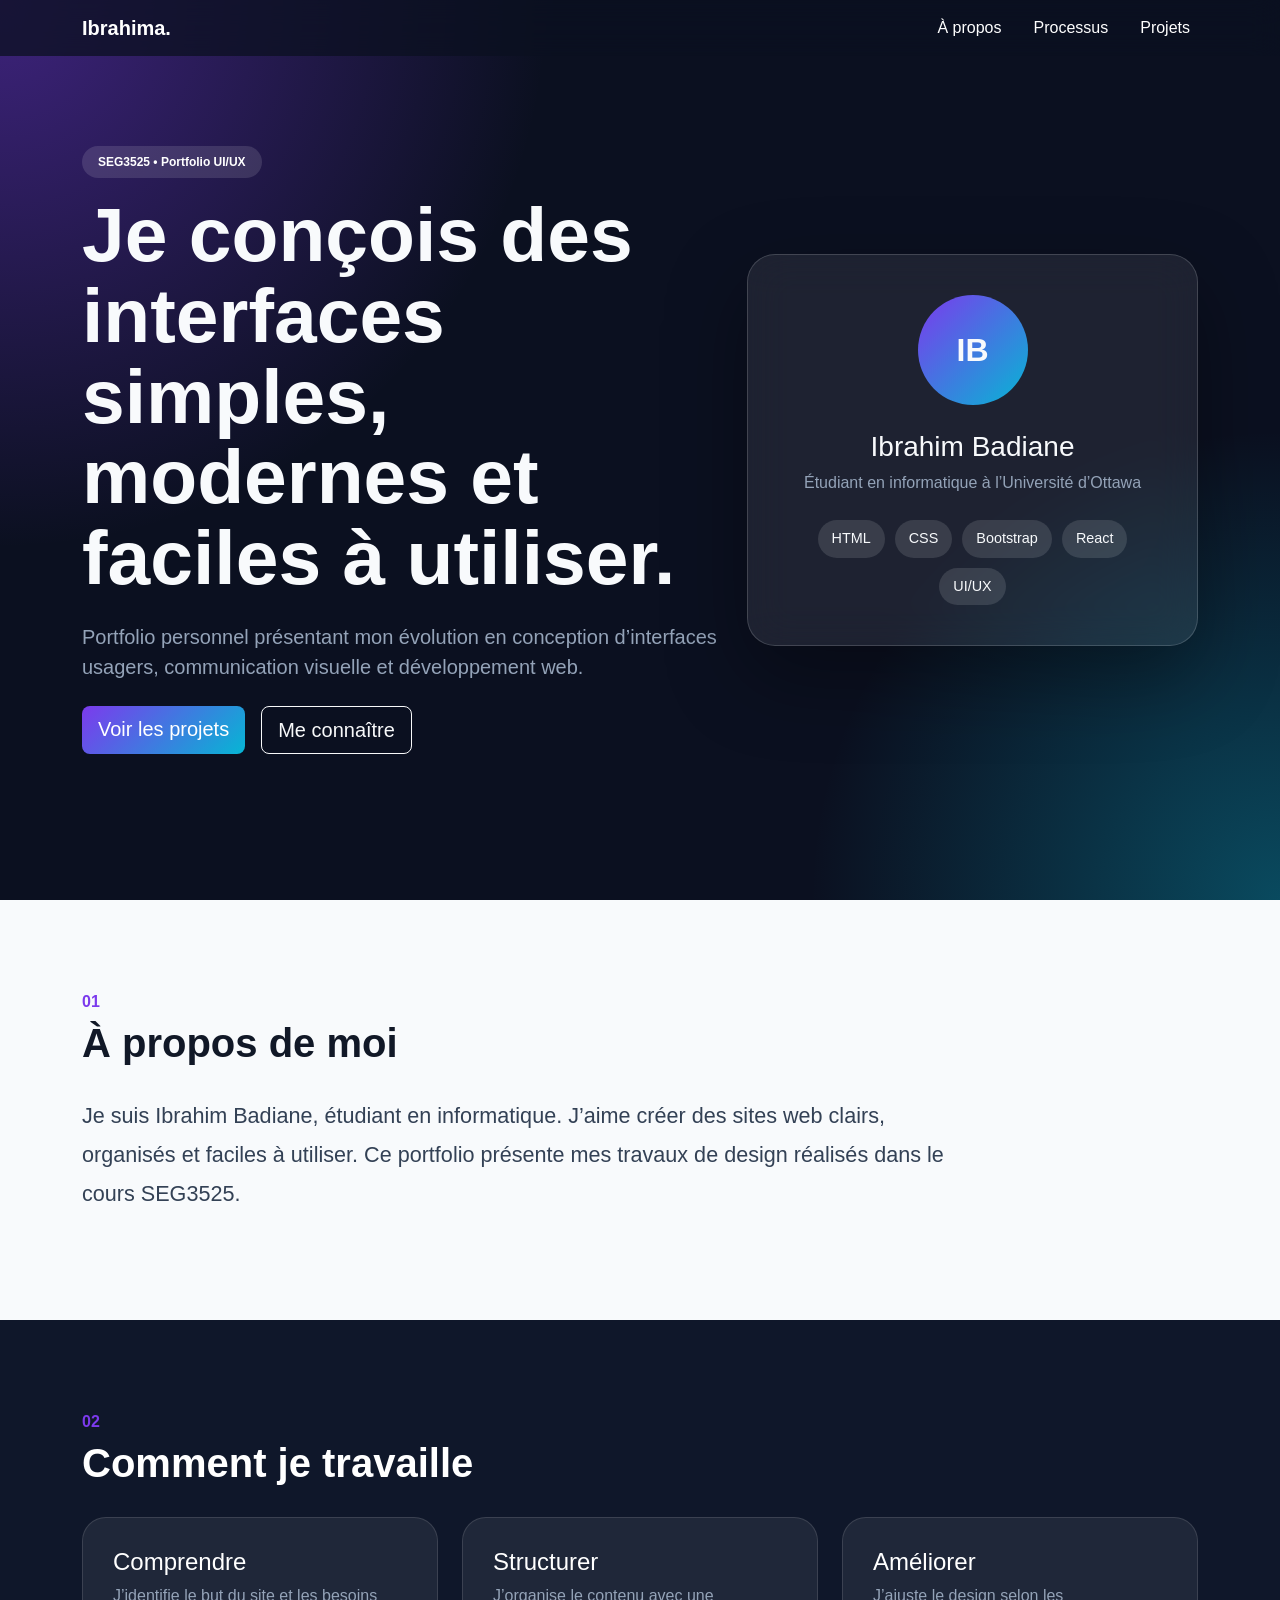
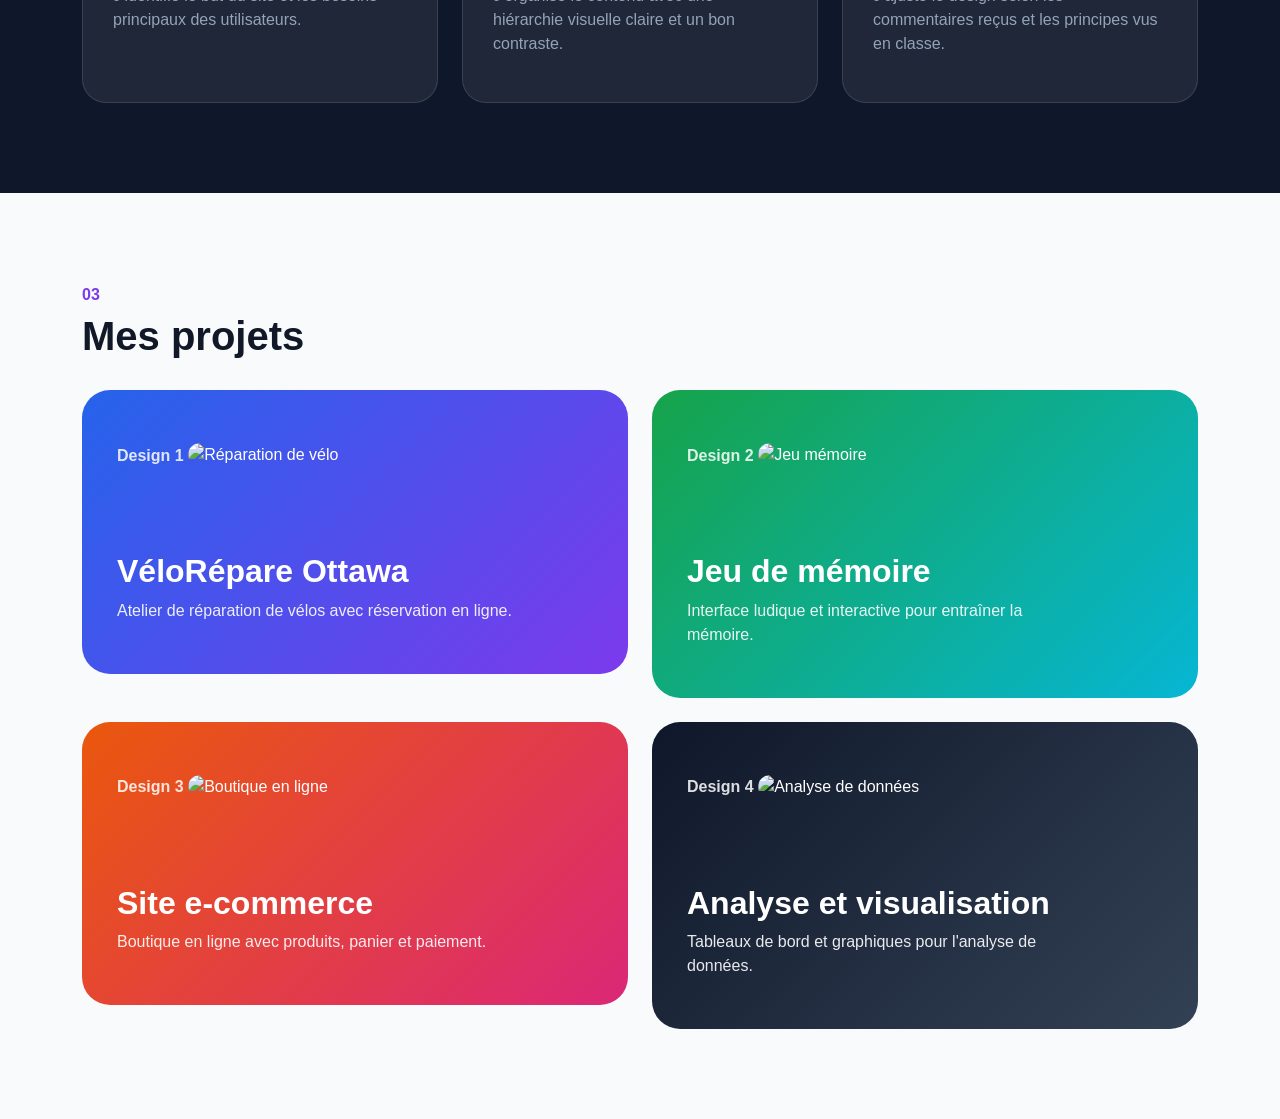
==== index.html @ 00c11aac "Premier commit" ====
<!DOCTYPE html>
<html lang="fr">
<head>
  <meta charset="UTF-8">
  <meta name="viewport" content="width=device-width, initial-scale=1.0">
  <title>Portfolio | Ibrahim Badiane</title>

  <link href="https://cdn.jsdelivr.net/npm/bootstrap@5.3.3/dist/css/bootstrap.min.css" rel="stylesheet">
  <link rel="stylesheet" href="style.css">
</head>

<body>
  <nav class="navbar navbar-expand-lg fixed-top glass-nav">
    <div class="container">
      <a class="navbar-brand fw-bold" href="#">Ibrahima.</a>

      <button class="navbar-toggler" type="button" data-bs-toggle="collapse" data-bs-target="#menu">
        <span class="navbar-toggler-icon"></span>
      </button>

      <div class="collapse navbar-collapse" id="menu">
        <ul class="navbar-nav ms-auto gap-3">
          <li class="nav-item"><a class="nav-link" href="#about">À propos</a></li>
          <li class="nav-item"><a class="nav-link" href="#process">Processus</a></li>
          <li class="nav-item"><a class="nav-link" href="#projects">Projets</a></li>
        </ul>
      </div>
    </div>
  </nav>

  <header class="hero">
    <div class="container">
      <div class="row align-items-center min-vh-100">
        <div class="col-lg-7">
          <span class="badge rounded-pill mb-3">SEG3525 • Portfolio UI/UX</span>

          <h1>Je conçois des interfaces simples, modernes et faciles à utiliser.</h1>

          <p class="hero-text">
            Portfolio personnel présentant mon évolution en conception d’interfaces usagers,
            communication visuelle et développement web.
          </p>

          <div class="d-flex gap-3 mt-4">
            <a href="#projects" class="btn btn-primary btn-lg">Voir les projets</a>
            <a href="#about" class="btn btn-outline-light btn-lg">Me connaître</a>
          </div>
        </div>

        <div class="col-lg-5 mt-5 mt-lg-0">
          <div class="profile-card">
            <div class="avatar">IB</div>
            <h3>Ibrahim Badiane</h3>
            <p>Étudiant en informatique à l’Université d’Ottawa</p>

            <div class="skills">
              <span>HTML</span>
              <span>CSS</span>
              <span>Bootstrap</span>
              <span>React</span>
              <span>UI/UX</span>
            </div>
          </div>
        </div>
      </div>
    </div>
  </header>

  <main>
    <section id="about" class="section">
      <div class="container">
        <div class="section-title">
          <p>01</p>
          <h2>À propos de moi</h2>
        </div>

        <p class="large-text">
          Je suis Ibrahim Badiane, étudiant en informatique. J’aime créer des sites web clairs,
          organisés et faciles à utiliser. Ce portfolio présente mes travaux de design réalisés
          dans le cours SEG3525.
        </p>
      </div>
    </section>

    <section id="process" class="section dark-section">
      <div class="container">
        <div class="section-title">
          <p>02</p>
          <h2>Comment je travaille</h2>
        </div>

        <div class="row g-4">
          <div class="col-md-4">
            <div class="info-card">
              <h4>Comprendre</h4>
              <p>J’identifie le but du site et les besoins principaux des utilisateurs.</p>
            </div>
          </div>

          <div class="col-md-4">
            <div class="info-card">
              <h4>Structurer</h4>
              <p>J’organise le contenu avec une hiérarchie visuelle claire et un bon contraste.</p>
            </div>
          </div>

          <div class="col-md-4">
            <div class="info-card">
              <h4>Améliorer</h4>
              <p>J’ajuste le design selon les commentaires reçus et les principes vus en classe.</p>
            </div>
          </div>
        </div>
      </div>
    </section>

    <section id="projects" class="section">
      <div class="container">
        <div class="section-title">
          <p>03</p>
          <h2>Mes projets</h2>
        </div>

       <div class="row g-4">
        <div class="col-md-6">
           <a href="design1.html" class="project-card service">
            <span>Design 1</span>
            <img
             src="https://images.unsplash.com/photo-1485965120184-e220f721d03e?w=900"
              alt="Réparation de vélo"
              style="width:100%;height:170px;object-fit:cover;border-radius:18px;margin-top:18px;margin-bottom:20px;">
              <h3>VéloRépare Ottawa</h3>
              <p>Atelier de réparation de vélos avec réservation en ligne.</p>
            </a>
          </div>
          
          <div class="col-md-6">
             <a href="design2.html" class="project-card game">
              <span>Design 2</span>
               <img
                src="https://images.unsplash.com/photo-1511512578047-dfb367046420?w=900"
                alt="Jeu mémoire"
                style="width:100%;height:170px;object-fit:cover;border-radius:18px;margin-top:18px;margin-bottom:20px;">
                 <h3>Jeu de mémoire</h3>
                 <p>Interface ludique et interactive pour entraîner la mémoire.</p>
                </a>
              </div>
              
              <div class="col-md-6">
                <a href="design3.html" class="project-card shop">
                  <span>Design 3</span>
                  <img
                  src="https://images.unsplash.com/photo-1522204523234-8729aa6e3d5f?w=900"
                  alt="Boutique en ligne"
                  style="width:100%;height:170px;object-fit:cover;border-radius:18px;margin-top:18px;margin-bottom:20px;">
                  <h3>Site e-commerce</h3>
                  <p>Boutique en ligne avec produits, panier et paiement.</p>
                </a>
              </div>
              
              <div class="col-md-6">
                <a href="design4.html" class="project-card data">
                  <span>Design 4</span>
                  <img
                  src="https://images.unsplash.com/photo-1551288049-bebda4e38f71?w=900"
                   alt="Analyse de données"
                   style="width:100%;height:170px;object-fit:cover;border-radius:18px;margin-top:18px;margin-bottom:20px;">
                   <h3>Analyse et visualisation</h3>
                   <p>Tableaux de bord et graphiques pour l'analyse de données.</p>
                  </a>
                </div>
              
              </div>
---- style.css ----
:root {
  --bg: #0b1020;
  --card: #111827;
  --text: #f8fafc;
  --muted: #94a3b8;
  --primary: #7c3aed;
  --secondary: #06b6d4;
}

* {
  box-sizing: border-box;
}

body {
  margin: 0;
  font-family: Inter, Arial, sans-serif;
  background: #f8fafc;
  color: #111827;
}

.glass-nav {
  background: rgba(11, 16, 32, 0.75);
  backdrop-filter: blur(14px);
}

.navbar-brand,
.nav-link {
  color: white !important;
}

.hero {
  background:
    radial-gradient(circle at top left, rgba(124, 58, 237, 0.45), transparent 35%),
    radial-gradient(circle at bottom right, rgba(6, 182, 212, 0.35), transparent 30%),
    var(--bg);
  color: var(--text);
}

.badge {
  background: rgba(255, 255, 255, 0.12);
  color: white;
  padding: 10px 16px;
}

.hero h1 {
  font-size: clamp(2.5rem, 6vw, 5rem);
  font-weight: 800;
  line-height: 1.05;
}

.hero-text {
  color: var(--muted);
  font-size: 1.25rem;
  max-width: 650px;
  margin-top: 24px;
}

.btn-primary {
  background: linear-gradient(135deg, var(--primary), var(--secondary));
  border: none;
}

.profile-card {
  background: rgba(255, 255, 255, 0.08);
  border: 1px solid rgba(255, 255, 255, 0.16);
  backdrop-filter: blur(20px);
  border-radius: 28px;
  padding: 40px;
  text-align: center;
  box-shadow: 0 30px 80px rgba(0, 0, 0, 0.35);
}

.avatar {
  width: 110px;
  height: 110px;
  background: linear-gradient(135deg, var(--primary), var(--secondary));
  border-radius: 50%;
  display: grid;
  place-items: center;
  margin: 0 auto 25px;
  font-size: 2rem;
  font-weight: 800;
}

.profile-card p {
  color: var(--muted);
}

.skills {
  display: flex;
  flex-wrap: wrap;
  justify-content: center;
  gap: 10px;
  margin-top: 25px;
}

.skills span {
  background: rgba(255, 255, 255, 0.12);
  padding: 8px 14px;
  border-radius: 999px;
  font-size: 0.9rem;
}

.section {
  padding: 90px 0;
}

.section-title p {
  color: var(--primary);
  font-weight: 800;
  margin-bottom: 5px;
}

.section-title h2 {
  font-size: 2.5rem;
  font-weight: 800;
  margin-bottom: 30px;
}

.large-text {
  font-size: 1.35rem;
  line-height: 1.8;
  max-width: 900px;
  color: #334155;
}

.dark-section {
  background: #0f172a;
  color: white;
}

.info-card {
  background: rgba(255, 255, 255, 0.07);
  border: 1px solid rgba(255, 255, 255, 0.12);
  border-radius: 24px;
  padding: 30px;
  height: 100%;
}

.info-card p {
  color: var(--muted);
}

.project-card {
  display: block;
  min-height: 280px;
  padding: 35px;
  border-radius: 28px;
  text-decoration: none;
  color: white;
  position: relative;
  overflow: hidden;
  transition: transform 0.25s ease, box-shadow 0.25s ease;
}

.project-card:hover {
  transform: translateY(-8px);
  box-shadow: 0 30px 70px rgba(15, 23, 42, 0.25);
}

.project-card span {
  opacity: 0.85;
  font-weight: 700;
}

.project-card h3 {
  margin-top: 65px;
  font-size: 2rem;
  font-weight: 800;
}

.project-card p {
  max-width: 400px;
  opacity: 0.9;
}

.service {
  background: linear-gradient(135deg, #2563eb, #7c3aed);
}

.game {
  background: linear-gradient(135deg, #16a34a, #06b6d4);
}

.shop {
  background: linear-gradient(135deg, #ea580c, #db2777);
}

.data {
  background: linear-gradient(135deg, #0f172a, #334155);
}

footer {
  background: #0b1020;
  color: var(--muted);
  text-align: center;
  padding: 30px;
}

@media (max-width: 768px) {
  .hero {
    padding-top: 90px;
  }

  .hero h1 {
    font-size: 2.6rem;
  }

  .section {
    padding: 65px 0;
  }
}
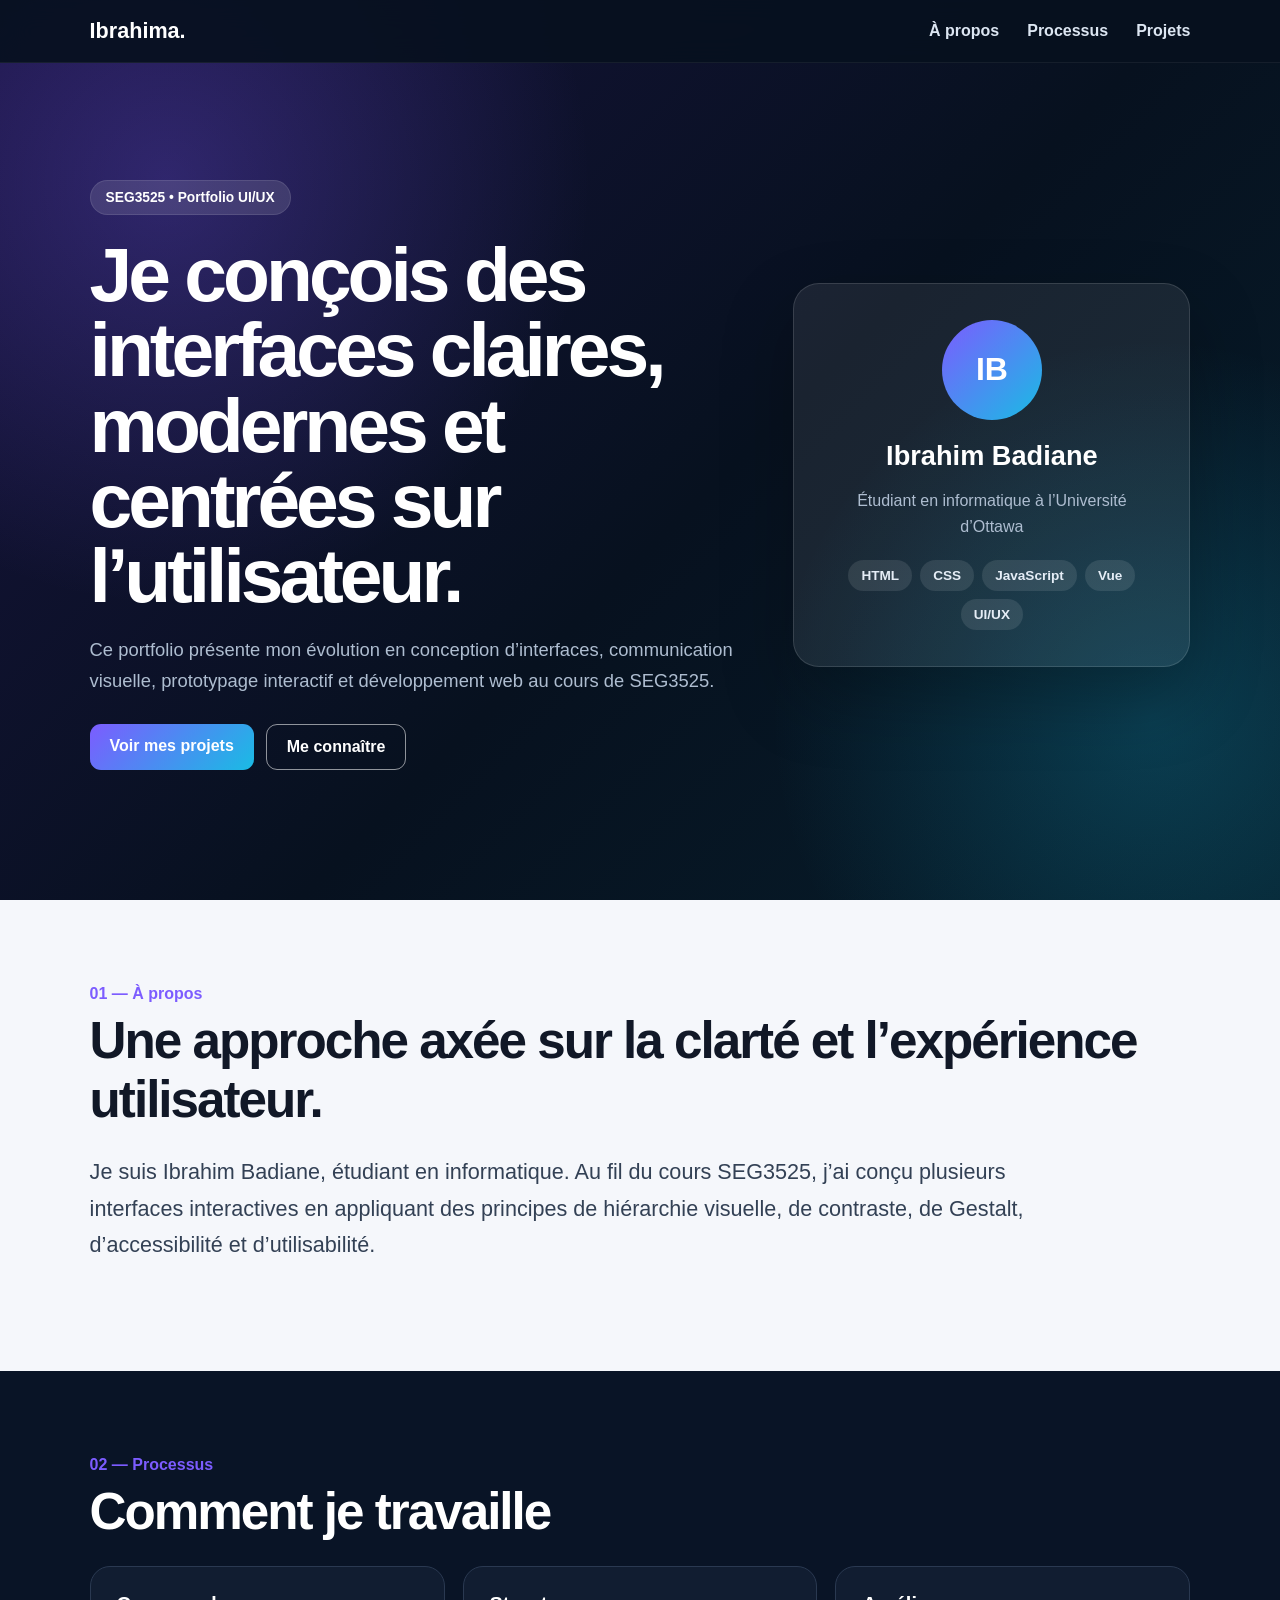
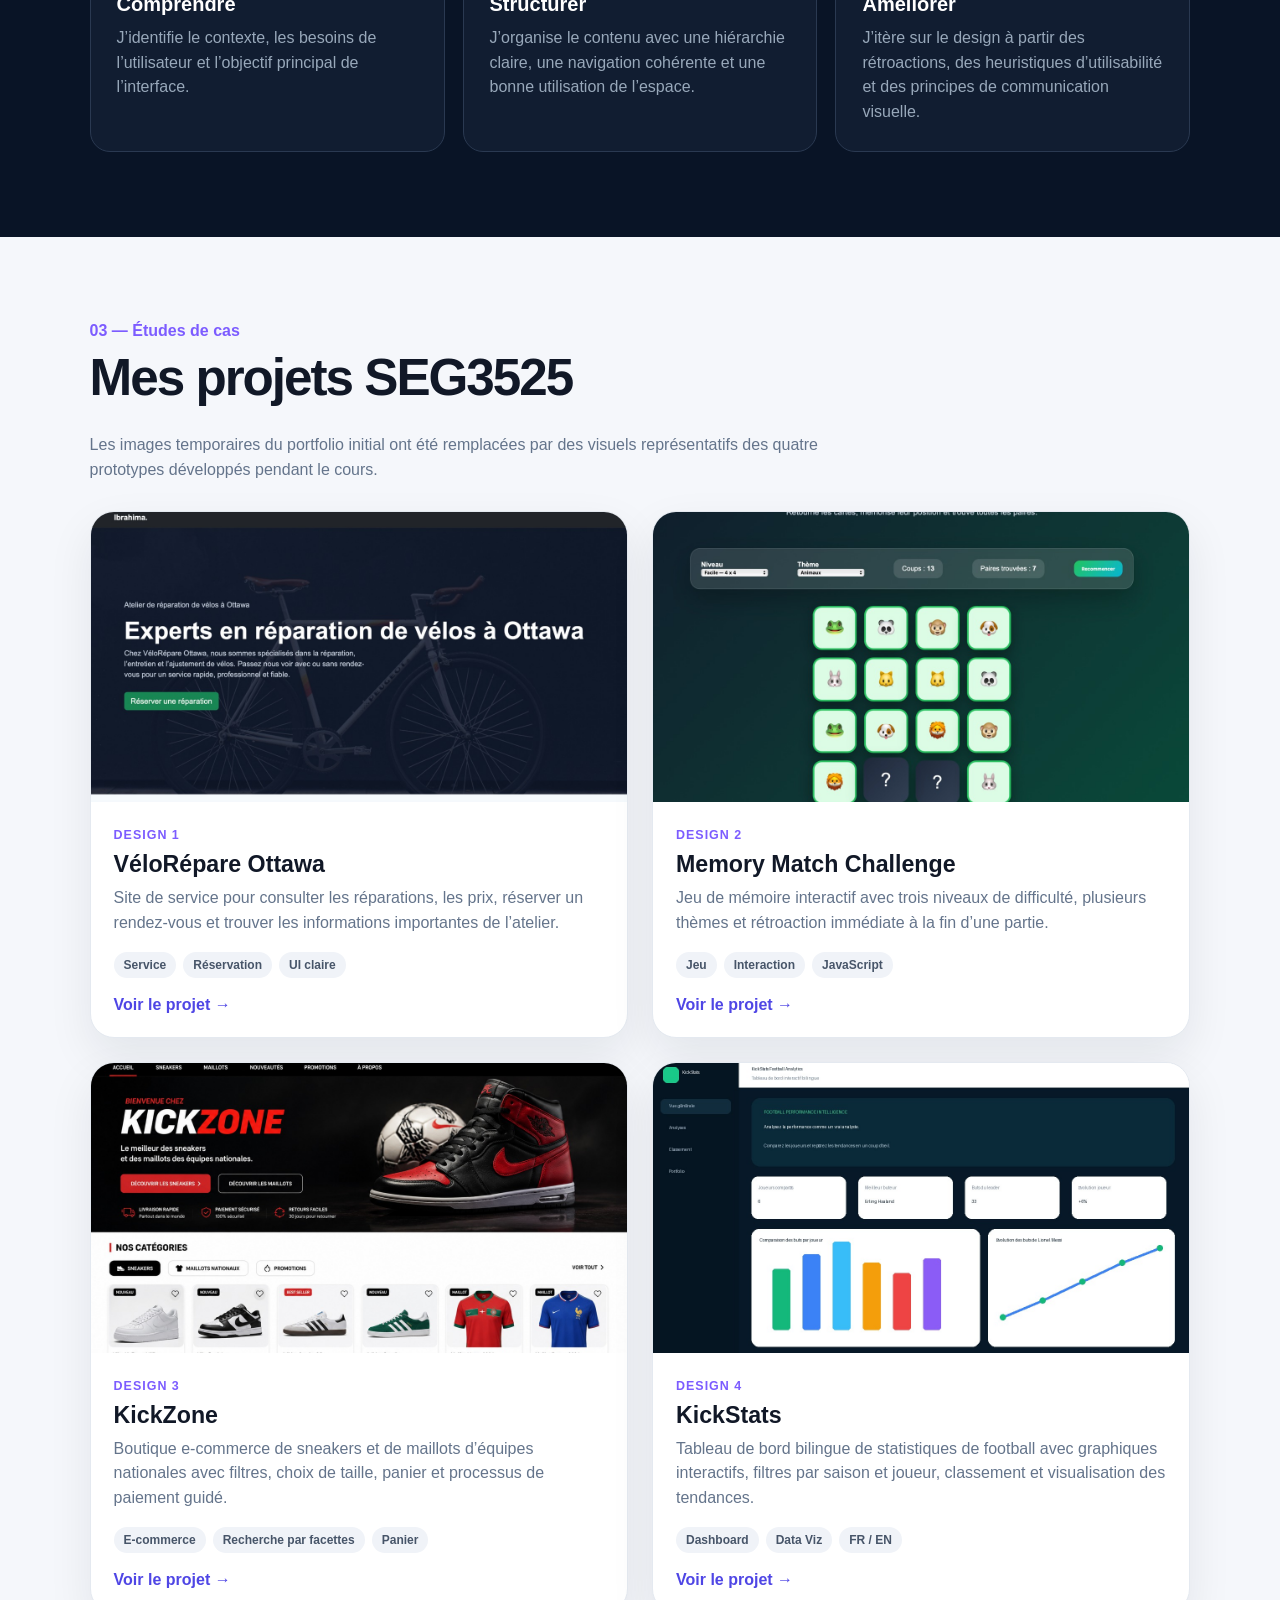
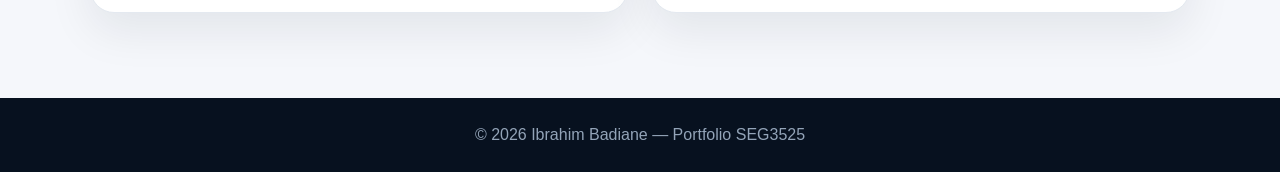
==== commit 316a8a78: "Refactor portfolio layout and styles; add new project images - Updated index.html to enhance the lay" ====
--- a/index.html
+++ b/index.html
@@ -1,173 +1,345 @@
 <!DOCTYPE html>
 <html lang="fr">
 <head>
-  <meta charset="UTF-8">
-  <meta name="viewport" content="width=device-width, initial-scale=1.0">
-  <title>Portfolio | Ibrahim Badiane</title>
-
-  <link href="https://cdn.jsdelivr.net/npm/bootstrap@5.3.3/dist/css/bootstrap.min.css" rel="stylesheet">
-  <link rel="stylesheet" href="style.css">
+<meta charset="UTF-8">
+<meta name="viewport" content="width=device-width, initial-scale=1.0">
+<title>Portfolio | Ibrahim Badiane</title>
+<style>
+:root{
+  --bg:#07111f;
+  --panel:#0d1a2b;
+  --panel2:#111f33;
+  --text:#f7f9fc;
+  --muted:#a2afc0;
+  --line:#263750;
+  --purple:#7c5cff;
+  --cyan:#19bce4;
+  --green:#18c98a;
+  --pink:#eb3e78;
+}
+*{box-sizing:border-box}
+html{scroll-behavior:smooth}
+body{
+  margin:0;
+  font-family:Inter,Arial,Helvetica,sans-serif;
+  background:#f5f7fb;
+  color:#111827;
+}
+a{text-decoration:none;color:inherit}
+nav{
+  position:fixed;
+  top:0;left:0;right:0;
+  z-index:50;
+  display:flex;
+  align-items:center;
+  justify-content:space-between;
+  padding:18px 7%;
+  background:rgba(7,17,31,.92);
+  backdrop-filter:blur(14px);
+  color:white;
+  border-bottom:1px solid rgba(255,255,255,.06);
+}
+.brand{font-size:1.35rem;font-weight:900}
+.nav-links{display:flex;gap:28px;font-weight:700}
+.nav-links a{color:#dce6f2}
+.hero{
+  min-height:100vh;
+  display:grid;
+  grid-template-columns:1.25fr .75fr;
+  gap:42px;
+  align-items:center;
+  padding:120px 7% 70px;
+  color:white;
+  background:
+    radial-gradient(circle at 13% 20%,rgba(124,92,255,.28),transparent 32%),
+    radial-gradient(circle at 90% 80%,rgba(25,188,228,.22),transparent 28%),
+    linear-gradient(135deg,#17123d,#07111f 55%,#061e2b);
+}
+.hero-badge{
+  display:inline-block;
+  background:rgba(255,255,255,.12);
+  border:1px solid rgba(255,255,255,.1);
+  padding:9px 15px;
+  border-radius:999px;
+  font-weight:800;
+  font-size:.86rem;
+}
+.hero h1{
+  font-size:clamp(3rem,6vw,6rem);
+  line-height:.98;
+  letter-spacing:-4px;
+  margin:22px 0 22px;
+  max-width:900px;
+}
+.hero p{
+  max-width:760px;
+  font-size:1.15rem;
+  line-height:1.65;
+  color:#aebdd0;
+}
+.hero-actions{display:flex;gap:12px;margin-top:28px;flex-wrap:wrap}
+.btn{
+  padding:13px 20px;
+  border-radius:11px;
+  font-weight:900;
+  display:inline-block;
+}
+.btn-primary{background:linear-gradient(135deg,var(--purple),var(--cyan));color:white}
+.btn-outline{border:1px solid rgba(255,255,255,.55);color:white}
+.profile{
+  background:rgba(255,255,255,.08);
+  border:1px solid rgba(255,255,255,.13);
+  border-radius:26px;
+  padding:36px;
+  text-align:center;
+  box-shadow:0 30px 70px rgba(0,0,0,.25);
+}
+.avatar{
+  width:100px;height:100px;
+  margin:0 auto 20px;
+  border-radius:50%;
+  display:grid;place-items:center;
+  font-size:2rem;font-weight:900;
+  background:linear-gradient(135deg,var(--purple),var(--cyan));
+}
+.profile h3{font-size:1.7rem;margin:0}
+.profile p{color:#aebdd0;font-size:1rem}
+.skills{display:flex;justify-content:center;gap:8px;flex-wrap:wrap;margin-top:20px}
+.skills span{
+  background:rgba(255,255,255,.1);
+  padding:8px 13px;
+  border-radius:999px;
+  color:#e5edf6;
+  font-weight:700;
+  font-size:.85rem;
+}
+.section{padding:85px 7%}
+.section.dark{background:#091426;color:white}
+.section-label{color:var(--purple);font-weight:900;margin-bottom:8px}
+.section h2{font-size:clamp(2rem,4vw,3.5rem);margin:0 0 25px;letter-spacing:-2px}
+.about-text{font-size:1.35rem;line-height:1.7;max-width:970px;color:#334155}
+.process-grid{display:grid;grid-template-columns:repeat(3,1fr);gap:18px}
+.process-card{
+  background:#111d31;
+  border:1px solid #2a3951;
+  border-radius:20px;
+  padding:26px;
+}
+.process-card h3{font-size:1.25rem;margin:0 0 10px}
+.process-card p{color:#98a8ba;line-height:1.55;margin:0}
+.projects-intro{max-width:800px;color:#64748b;line-height:1.6;margin-bottom:28px}
+.projects-grid{display:grid;grid-template-columns:repeat(2,1fr);gap:24px}
+.project{
+  position:relative;
+  overflow:hidden;
+  border-radius:24px;
+  background:white;
+  border:1px solid #e4e9f0;
+  box-shadow:0 18px 45px rgba(15,23,42,.08);
+  transition:.28s;
+}
+.project:hover{transform:translateY(-7px);box-shadow:0 28px 65px rgba(15,23,42,.15)}
+.project-image{
+  height:290px;
+  overflow:hidden;
+  background:#e8edf4;
+}
+.project-image img{
+  width:100%;
+  height:100%;
+  object-fit:cover;
+  display:block;
+  transition:.35s;
+}
+.project:hover .project-image img{transform:scale(1.035)}
+.project-body{padding:23px}
+.project-num{
+  display:inline-block;
+  color:var(--purple);
+  font-size:.78rem;
+  font-weight:900;
+  text-transform:uppercase;
+  letter-spacing:1px;
+}
+.project h3{font-size:1.45rem;margin:8px 0 8px}
+.project p{margin:0;color:#64748b;line-height:1.55}
+.project-tags{display:flex;gap:7px;flex-wrap:wrap;margin-top:16px}
+.project-tags span{
+  padding:6px 10px;
+  border-radius:999px;
+  background:#f0f3f8;
+  color:#475569;
+  font-size:.75rem;
+  font-weight:800;
+}
+.project-link{
+  display:inline-block;
+  margin-top:18px;
+  font-weight:900;
+  color:#4f46e5;
+}
+footer{
+  background:#07111f;
+  color:#93a4b8;
+  text-align:center;
+  padding:28px;
+}
+@media(max-width:900px){
+  .hero{grid-template-columns:1fr}
+  .projects-grid,.process-grid{grid-template-columns:1fr}
+  .nav-links{gap:12px;font-size:.86rem}
+}
+</style>
 </head>
-
 <body>
-  <nav class="navbar navbar-expand-lg fixed-top glass-nav">
-    <div class="container">
-      <a class="navbar-brand fw-bold" href="#">Ibrahima.</a>
-
-      <button class="navbar-toggler" type="button" data-bs-toggle="collapse" data-bs-target="#menu">
-        <span class="navbar-toggler-icon"></span>
-      </button>
-
-      <div class="collapse navbar-collapse" id="menu">
-        <ul class="navbar-nav ms-auto gap-3">
-          <li class="nav-item"><a class="nav-link" href="#about">À propos</a></li>
-          <li class="nav-item"><a class="nav-link" href="#process">Processus</a></li>
-          <li class="nav-item"><a class="nav-link" href="#projects">Projets</a></li>
-        </ul>
+
+<nav>
+  <a href="#" class="brand">Ibrahima.</a>
+  <div class="nav-links">
+    <a href="#about">À propos</a>
+    <a href="#process">Processus</a>
+    <a href="#projects">Projets</a>
+  </div>
+</nav>
+
+<header class="hero">
+  <div>
+    <span class="hero-badge">SEG3525 • Portfolio UI/UX</span>
+    <h1>Je conçois des interfaces claires, modernes et centrées sur l’utilisateur.</h1>
+    <p>
+      Ce portfolio présente mon évolution en conception d’interfaces, communication visuelle,
+      prototypage interactif et développement web au cours de SEG3525.
+    </p>
+    <div class="hero-actions">
+      <a href="#projects" class="btn btn-primary">Voir mes projets</a>
+      <a href="#about" class="btn btn-outline">Me connaître</a>
+    </div>
+  </div>
+
+  <aside class="profile">
+    <div class="avatar">IB</div>
+    <h3>Ibrahim Badiane</h3>
+    <p>Étudiant en informatique à l’Université d’Ottawa</p>
+    <div class="skills">
+      <span>HTML</span>
+      <span>CSS</span>
+      <span>JavaScript</span>
+      <span>Vue</span>
+      <span>UI/UX</span>
+    </div>
+  </aside>
+</header>
+
+<main>
+
+<section id="about" class="section">
+  <div class="section-label">01 — À propos</div>
+  <h2>Une approche axée sur la clarté et l’expérience utilisateur.</h2>
+  <p class="about-text">
+    Je suis Ibrahim Badiane, étudiant en informatique. Au fil du cours SEG3525,
+    j’ai conçu plusieurs interfaces interactives en appliquant des principes de hiérarchie visuelle,
+    de contraste, de Gestalt, d’accessibilité et d’utilisabilité.
+  </p>
+</section>
+
+<section id="process" class="section dark">
+  <div class="section-label">02 — Processus</div>
+  <h2>Comment je travaille</h2>
+
+  <div class="process-grid">
+    <div class="process-card">
+      <h3>Comprendre</h3>
+      <p>J’identifie le contexte, les besoins de l’utilisateur et l’objectif principal de l’interface.</p>
+    </div>
+    <div class="process-card">
+      <h3>Structurer</h3>
+      <p>J’organise le contenu avec une hiérarchie claire, une navigation cohérente et une bonne utilisation de l’espace.</p>
+    </div>
+    <div class="process-card">
+      <h3>Améliorer</h3>
+      <p>J’itère sur le design à partir des rétroactions, des heuristiques d’utilisabilité et des principes de communication visuelle.</p>
+    </div>
+  </div>
+</section>
+
+<section id="projects" class="section">
+  <div class="section-label">03 — Études de cas</div>
+  <h2>Mes projets SEG3525</h2>
+  <p class="projects-intro">
+    Les images temporaires du portfolio initial ont été remplacées par des visuels représentatifs
+    des quatre prototypes développés pendant le cours.
+  </p>
+
+  <div class="projects-grid">
+
+    <article class="project">
+      <a href="design1.html">
+        <div class="project-image">
+          <img src="portfolio-images/service.jpg" alt="Aperçu du site VéloRépare Ottawa">
+        </div>
+      </a>
+      <div class="project-body">
+        <span class="project-num">Design 1</span>
+        <h3>VéloRépare Ottawa</h3>
+        <p>Site de service pour consulter les réparations, les prix, réserver un rendez-vous et trouver les informations importantes de l’atelier.</p>
+        <div class="project-tags"><span>Service</span><span>Réservation</span><span>UI claire</span></div>
+        <a class="project-link" href="design1.html">Voir le projet →</a>
       </div>
-    </div>
-  </nav>
-
-  <header class="hero">
-    <div class="container">
-      <div class="row align-items-center min-vh-100">
-        <div class="col-lg-7">
-          <span class="badge rounded-pill mb-3">SEG3525 • Portfolio UI/UX</span>
-
-          <h1>Je conçois des interfaces simples, modernes et faciles à utiliser.</h1>
-
-          <p class="hero-text">
-            Portfolio personnel présentant mon évolution en conception d’interfaces usagers,
-            communication visuelle et développement web.
-          </p>
-
-          <div class="d-flex gap-3 mt-4">
-            <a href="#projects" class="btn btn-primary btn-lg">Voir les projets</a>
-            <a href="#about" class="btn btn-outline-light btn-lg">Me connaître</a>
-          </div>
+    </article>
+
+    <article class="project">
+      <a href="design2.html">
+        <div class="project-image">
+          <img src="portfolio-images/memory.jpg" alt="Aperçu du jeu Memory Match Challenge">
         </div>
-
-        <div class="col-lg-5 mt-5 mt-lg-0">
-          <div class="profile-card">
-            <div class="avatar">IB</div>
-            <h3>Ibrahim Badiane</h3>
-            <p>Étudiant en informatique à l’Université d’Ottawa</p>
-
-            <div class="skills">
-              <span>HTML</span>
-              <span>CSS</span>
-              <span>Bootstrap</span>
-              <span>React</span>
-              <span>UI/UX</span>
-            </div>
-          </div>
+      </a>
+      <div class="project-body">
+        <span class="project-num">Design 2</span>
+        <h3>Memory Match Challenge</h3>
+        <p>Jeu de mémoire interactif avec trois niveaux de difficulté, plusieurs thèmes et rétroaction immédiate à la fin d’une partie.</p>
+        <div class="project-tags"><span>Jeu</span><span>Interaction</span><span>JavaScript</span></div>
+        <a class="project-link" href="design2.html">Voir le projet →</a>
+      </div>
+    </article>
+
+    <article class="project">
+      <a href="design3.html">
+        <div class="project-image">
+          <img src="portfolio-images/shop.jpg" alt="Aperçu du site e-commerce KickZone">
         </div>
+      </a>
+      <div class="project-body">
+        <span class="project-num">Design 3</span>
+        <h3>KickZone</h3>
+        <p>Boutique e-commerce de sneakers et de maillots d’équipes nationales avec filtres, choix de taille, panier et processus de paiement guidé.</p>
+        <div class="project-tags"><span>E-commerce</span><span>Recherche par facettes</span><span>Panier</span></div>
+        <a class="project-link" href="design3.html">Voir le projet →</a>
       </div>
-    </div>
-  </header>
-
-  <main>
-    <section id="about" class="section">
-      <div class="container">
-        <div class="section-title">
-          <p>01</p>
-          <h2>À propos de moi</h2>
+    </article>
+
+    <article class="project">
+      <a href="design4.html">
+        <div class="project-image">
+          <img src="portfolio-images/dashboard.jpg" alt="Aperçu du tableau de bord KickStats">
         </div>
-
-        <p class="large-text">
-          Je suis Ibrahim Badiane, étudiant en informatique. J’aime créer des sites web clairs,
-          organisés et faciles à utiliser. Ce portfolio présente mes travaux de design réalisés
-          dans le cours SEG3525.
-        </p>
+      </a>
+      <div class="project-body">
+        <span class="project-num">Design 4</span>
+        <h3>KickStats</h3>
+        <p>Tableau de bord bilingue de statistiques de football avec graphiques interactifs, filtres par saison et joueur, classement et visualisation des tendances.</p>
+        <div class="project-tags"><span>Dashboard</span><span>Data Viz</span><span>FR / EN</span></div>
+        <a class="project-link" href="design4.html">Voir le projet →</a>
       </div>
-    </section>
-
-    <section id="process" class="section dark-section">
-      <div class="container">
-        <div class="section-title">
-          <p>02</p>
-          <h2>Comment je travaille</h2>
-        </div>
-
-        <div class="row g-4">
-          <div class="col-md-4">
-            <div class="info-card">
-              <h4>Comprendre</h4>
-              <p>J’identifie le but du site et les besoins principaux des utilisateurs.</p>
-            </div>
-          </div>
-
-          <div class="col-md-4">
-            <div class="info-card">
-              <h4>Structurer</h4>
-              <p>J’organise le contenu avec une hiérarchie visuelle claire et un bon contraste.</p>
-            </div>
-          </div>
-
-          <div class="col-md-4">
-            <div class="info-card">
-              <h4>Améliorer</h4>
-              <p>J’ajuste le design selon les commentaires reçus et les principes vus en classe.</p>
-            </div>
-          </div>
-        </div>
-      </div>
-    </section>
-
-    <section id="projects" class="section">
-      <div class="container">
-        <div class="section-title">
-          <p>03</p>
-          <h2>Mes projets</h2>
-        </div>
-
-       <div class="row g-4">
-        <div class="col-md-6">
-           <a href="design1.html" class="project-card service">
-            <span>Design 1</span>
-            <img
-             src="https://images.unsplash.com/photo-1485965120184-e220f721d03e?w=900"
-              alt="Réparation de vélo"
-              style="width:100%;height:170px;object-fit:cover;border-radius:18px;margin-top:18px;margin-bottom:20px;">
-              <h3>VéloRépare Ottawa</h3>
-              <p>Atelier de réparation de vélos avec réservation en ligne.</p>
-            </a>
-          </div>
-          
-          <div class="col-md-6">
-             <a href="design2.html" class="project-card game">
-              <span>Design 2</span>
-               <img
-                src="https://images.unsplash.com/photo-1511512578047-dfb367046420?w=900"
-                alt="Jeu mémoire"
-                style="width:100%;height:170px;object-fit:cover;border-radius:18px;margin-top:18px;margin-bottom:20px;">
-                 <h3>Jeu de mémoire</h3>
-                 <p>Interface ludique et interactive pour entraîner la mémoire.</p>
-                </a>
-              </div>
-              
-              <div class="col-md-6">
-                <a href="design3.html" class="project-card shop">
-                  <span>Design 3</span>
-                  <img
-                  src="https://images.unsplash.com/photo-1522204523234-8729aa6e3d5f?w=900"
-                  alt="Boutique en ligne"
-                  style="width:100%;height:170px;object-fit:cover;border-radius:18px;margin-top:18px;margin-bottom:20px;">
-                  <h3>Site e-commerce</h3>
-                  <p>Boutique en ligne avec produits, panier et paiement.</p>
-                </a>
-              </div>
-              
-              <div class="col-md-6">
-                <a href="design4.html" class="project-card data">
-                  <span>Design 4</span>
-                  <img
-                  src="https://images.unsplash.com/photo-1551288049-bebda4e38f71?w=900"
-                   alt="Analyse de données"
-                   style="width:100%;height:170px;object-fit:cover;border-radius:18px;margin-top:18px;margin-bottom:20px;">
-                   <h3>Analyse et visualisation</h3>
-                   <p>Tableaux de bord et graphiques pour l'analyse de données.</p>
-                  </a>
-                </div>
-              
-              </div>+    </article>
+
+  </div>
+</section>
+
+</main>
+
+<footer>
+  © 2026 Ibrahim Badiane — Portfolio SEG3525
+</footer>
+
+</body>
+</html>
